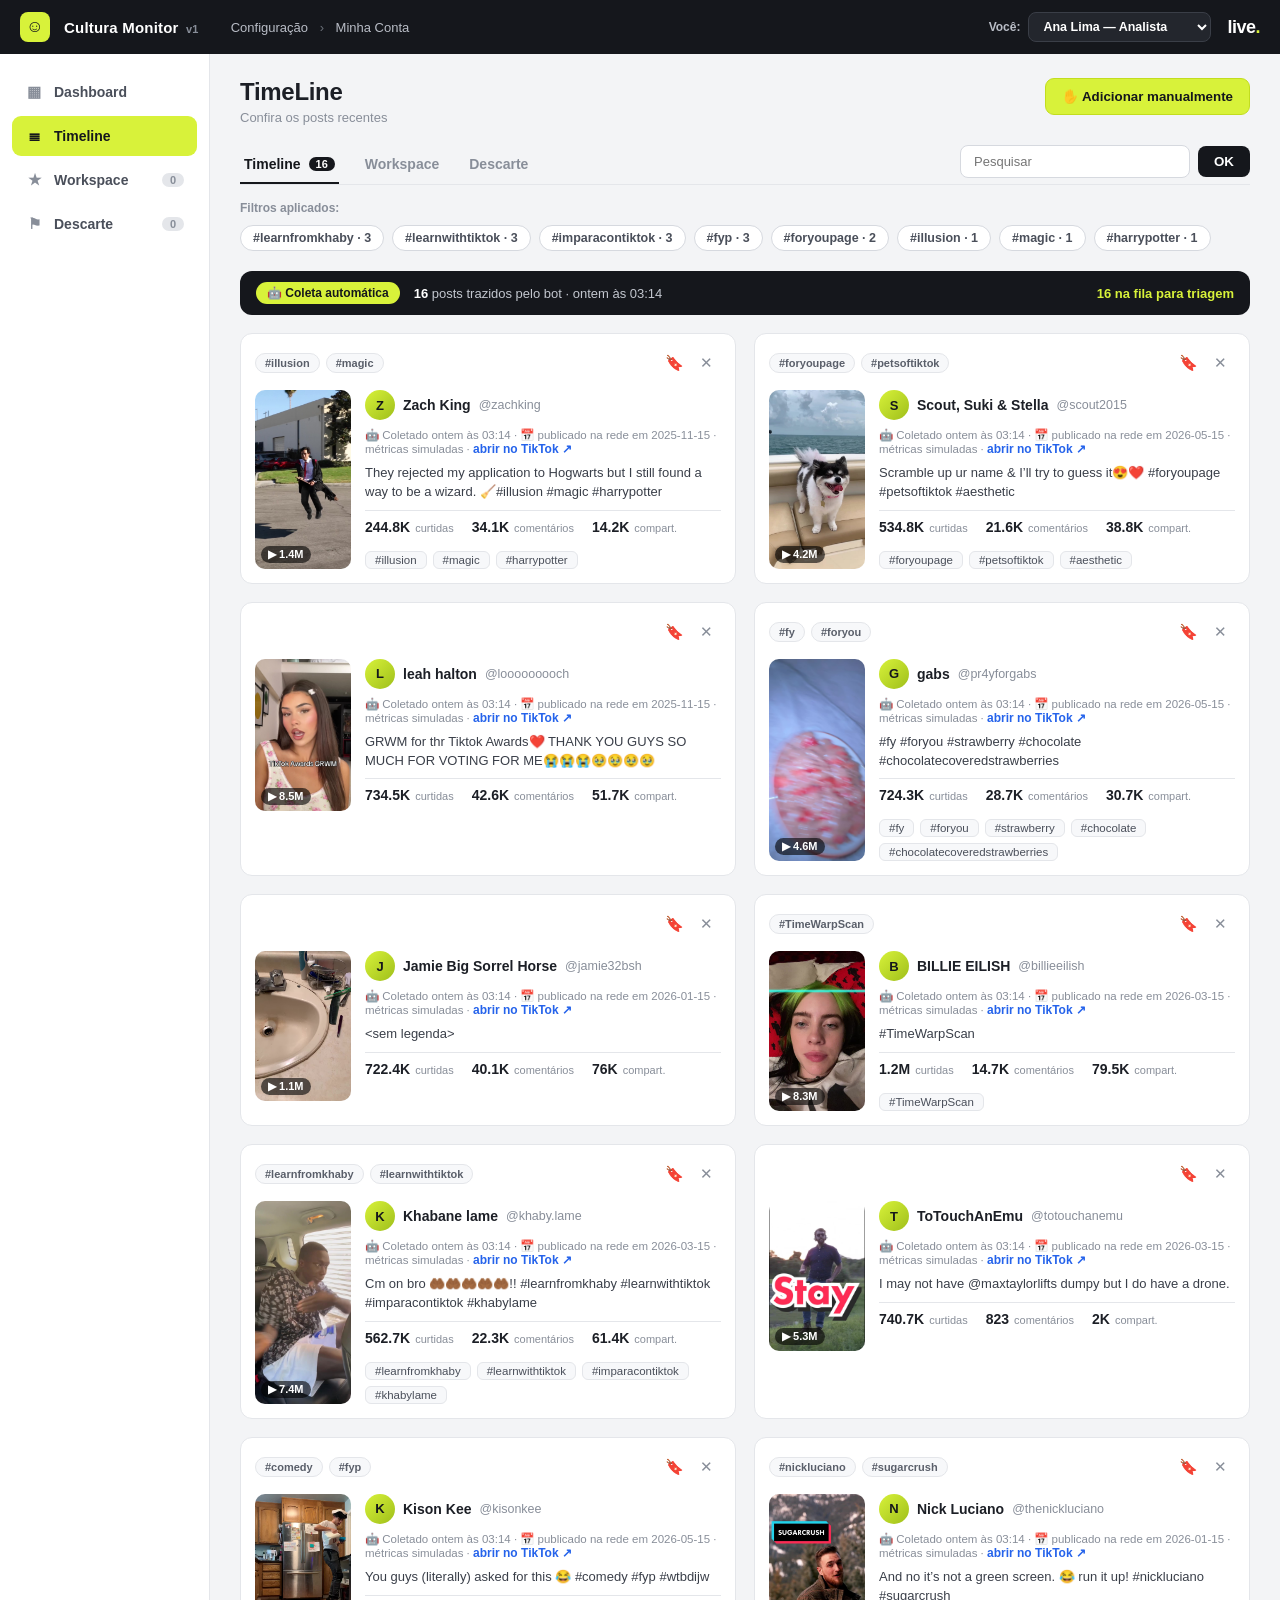
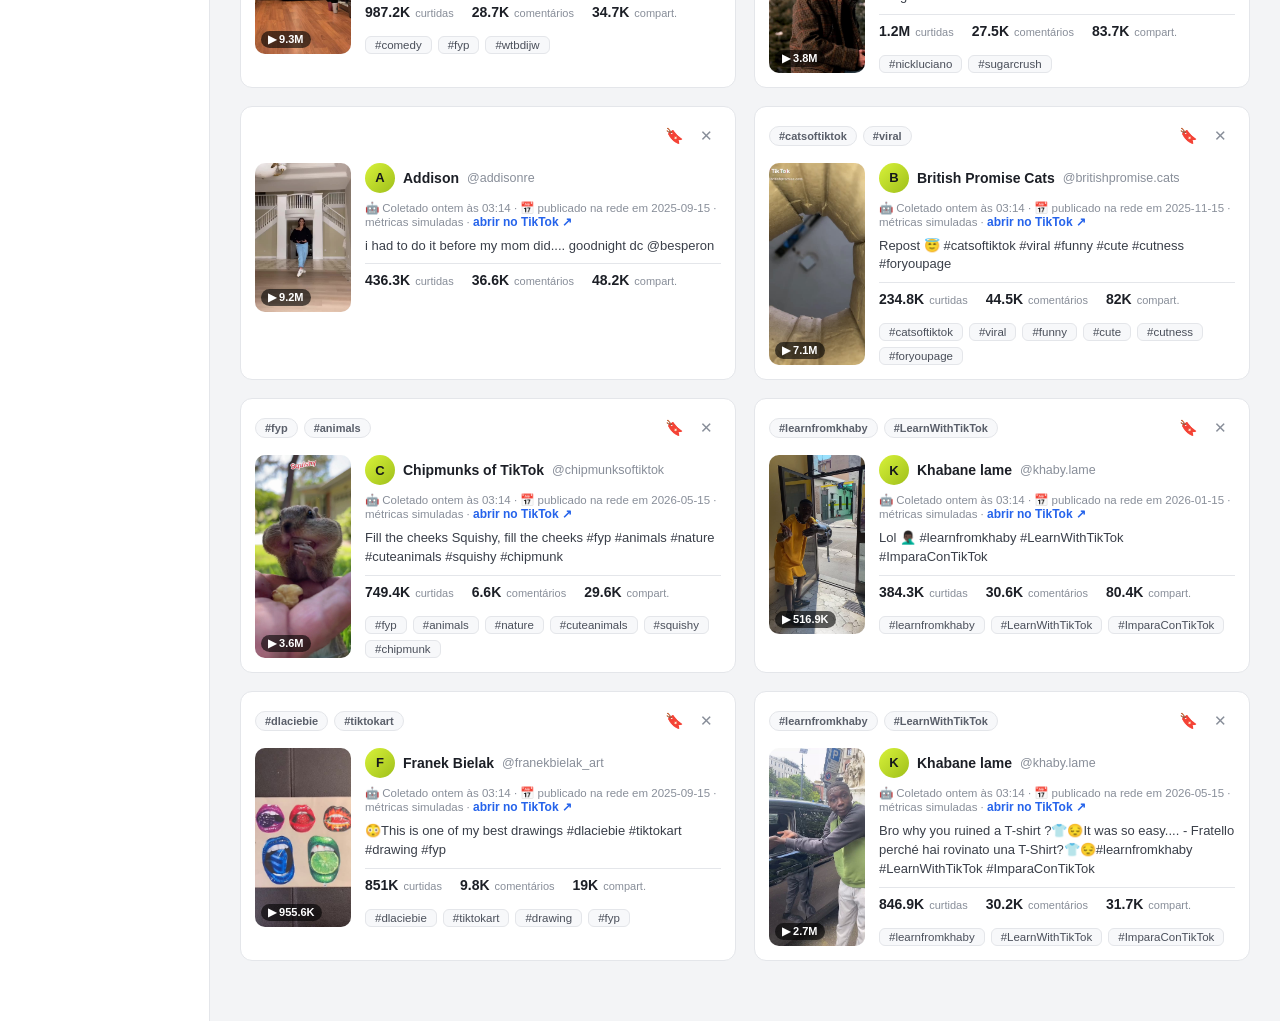
==== index.html @ c91fd85b "Ciclo coleta→curadoria→workspace: proveniência, adição manual e pós-moderação - proveniência da cole" ====
<!DOCTYPE html>
<html lang="pt-BR">
<head>
  <meta charset="UTF-8" />
  <meta name="viewport" content="width=device-width, initial-scale=1.0" />
  <title>Cultura Monitor — Curadoria & Análise</title>
  <link rel="stylesheet" href="styles.css" />
</head>
<body>
  <!-- Barra superior preta -->
  <header class="appbar">
    <div class="appbar-left">
      <span class="brand-badge">☺</span>
      <span class="brand-name">Cultura Monitor <small>v1</small></span>
      <nav class="crumbs">Configuração <span class="sep">›</span> Minha Conta</nav>
    </div>
    <div class="appbar-right">
      <label class="userpick">
        <span class="userpick-label">Você:</span>
        <select id="user-select"></select>
      </label>
      <span class="live">live<b>.</b></span>
    </div>
  </header>

  <div class="layout">
    <!-- Sidebar -->
    <aside class="sidebar">
      <button class="nav" data-view="dashboard"><span class="i">▦</span> Dashboard</button>
      <button class="nav is-active" data-view="timeline"><span class="i">≣</span> Timeline</button>
      <button class="nav" data-view="curados"><span class="i">★</span> Workspace <span class="navcount" id="count-curados">0</span></button>
      <button class="nav" data-view="reports"><span class="i">⚑</span> Descarte <span class="navcount" id="count-reports">0</span></button>
    </aside>

    <!-- Conteúdo -->
    <main class="content">
      <div class="content-head">
        <div>
          <h1 id="view-title">TimeLine</h1>
          <p id="view-sub" class="muted">Confira os posts recentes</p>
        </div>
        <button class="btn-yellow" id="add-content">✋ Adicionar manualmente</button>
      </div>

      <!-- Sub-abas + busca -->
      <div class="subtabs" id="subtabs">
        <button class="subtab is-active" data-view="timeline">Timeline <span class="badge" id="count-timeline">0</span></button>
        <button class="subtab" data-view="curados">Workspace</button>
        <button class="subtab" data-view="reports">Descarte</button>
        <div class="search-wrap">
          <input id="search" type="search" placeholder="Pesquisar" />
          <button class="btn-ok" id="search-btn">OK</button>
        </div>
      </div>

      <!-- Linha de chips de filtro -->
      <div class="chips-row">
        <span class="chips-label">Filtros aplicados:</span>
        <div class="chips" id="chips"></div>
      </div>

      <!-- Faixa de proveniência da coleta -->
      <div id="collect-banner" class="collect-banner" hidden></div>

      <!-- Feed -->
      <section id="grid" class="feed"></section>
      <section id="dashboard" class="dash" hidden></section>
      <p id="empty" class="empty" hidden></p>
    </main>
  </div>

  <!-- Modal: salvar/curar -->
  <div id="modal" class="modal" hidden>
    <div class="modal-card">
      <header class="modal-head">
        <h2>Curar conteúdo</h2>
        <button class="icon-btn" id="modal-close" aria-label="Fechar">✕</button>
      </header>
      <div class="modal-body">
        <p id="modal-context" class="modal-context"></p>
        <label>Anotações do analista
          <textarea id="notes" rows="4" placeholder="Por que este post é relevante? Contexto, ângulo, território, fonte…"></textarea>
        </label>
        <label>Hashtags / tags
          <div class="tagfield">
            <div id="taglist" class="taglist"></div>
            <input id="tag-input" type="text" placeholder="digite e Enter" />
          </div>
        </label>
      </div>
      <footer class="modal-foot">
        <button class="btn ghost" id="modal-cancel">Cancelar</button>
        <button class="btn primary" id="modal-confirm">Salvar no Workspace</button>
      </footer>
    </div>
  </div>

  <!-- Modal: adicionar conteúdo -->
  <div id="add-modal" class="modal" hidden>
    <div class="modal-card">
      <header class="modal-head">
        <h2>✋ Adicionar manualmente</h2>
        <button class="icon-btn" id="add-close" aria-label="Fechar">✕</button>
      </header>
      <div class="modal-body">
        <p class="modal-context">A fila é alimentada pela <b>coleta automática do bot</b> toda
          madrugada. Use isto para incluir um post <b>pontualmente</b>, fora desse ciclo — ele
          entra na fila marcado como <b>✋ manual</b>, atribuído a você.</p>
        <label>URL do vídeo
          <input id="add-url" type="text" placeholder="https://www.tiktok.com/@usuario/video/123…" />
        </label>
        <label>Autor <span class="opt">(opcional)</span>
          <input id="add-author" type="text" placeholder="ex.: Zach King" />
        </label>
        <label>Legenda / contexto <span class="opt">(opcional)</span>
          <textarea id="add-caption" rows="2" placeholder="por que está incluindo este post?"></textarea>
        </label>
        <p class="modal-context">Métricas e thumbnail vêm da coleta automática. Para <b>enriquecer</b>
          este item depois, rode o ingestor:</p>
        <div class="cmd-row">
          <pre class="cmd" id="add-cmd">python3 tools/fetch.py "&lt;cole a URL&gt;"</pre>
          <button class="btn ghost" id="add-copy">Copiar</button>
        </div>
      </div>
      <footer class="modal-foot">
        <button class="btn ghost" id="add-cancel">Cancelar</button>
        <button class="btn primary" id="add-confirm">Adicionar à fila</button>
      </footer>
    </div>
  </div>

  <div id="toast" class="toast" hidden></div>

  <script src="data/posts.js"></script>
  <script src="app.js"></script>
</body>
</html>
---- styles.css ----
:root {
  --lime: #d8f23a;          /* amarelo-limão da marca */
  --lime-strong: #c2dd1f;
  --ink: #15171c;           /* barra preta */
  --bg: #f3f4f6;            /* fundo da página */
  --surface: #ffffff;
  --surface-2: #f7f8fa;
  --line: #e4e6ea;
  --line-2: #d6d9df;
  --text: #1c1f26;
  --muted: #888e99;
  --green: #2ecc71;
  --danger: #e8484d;
  --accent-2: #2563eb;
  --radius: 12px;
  font-family: -apple-system, BlinkMacSystemFont, "Segoe UI", Roboto, Helvetica, Arial, sans-serif;
}
* { box-sizing: border-box; }
body { margin: 0; background: var(--bg); color: var(--text); min-height: 100vh; font-size: 14px; }
button { font-family: inherit; }

/* ---------- Appbar ---------- */
.appbar {
  display: flex; align-items: center; justify-content: space-between;
  background: var(--ink); color: #fff; padding: 0 20px; height: 54px;
  position: sticky; top: 0; z-index: 20;
}
.appbar-left { display: flex; align-items: center; gap: 14px; }
.brand-badge {
  width: 30px; height: 30px; border-radius: 8px; display: grid; place-items: center;
  background: var(--lime); color: #15171c; font-size: 17px; font-weight: 700;
}
.brand-name { font-weight: 700; font-size: 15px; letter-spacing: .2px; }
.brand-name small { color: var(--muted); font-weight: 600; font-size: 11px; margin-left: 3px; }
.crumbs { color: #b9bdc6; font-size: 13px; margin-left: 18px; }
.crumbs .sep { margin: 0 8px; color: #6b7079; }
.live { font-size: 18px; font-weight: 800; letter-spacing: -.5px; }
.live b { color: var(--lime); }
.appbar-right { display: flex; align-items: center; gap: 16px; }
.userpick { display: flex; align-items: center; gap: 8px; }
.userpick-label { color: #b9bdc6; font-size: 12px; font-weight: 600; }
#user-select {
  background: #23262d; color: #fff; border: 1px solid #3a3e47; border-radius: 8px;
  padding: 6px 10px; font-size: 12.5px; font-weight: 600; font-family: inherit; cursor: pointer;
}
#user-select:focus { outline: none; border-color: var(--lime); }

/* ---------- Layout ---------- */
.layout { display: grid; grid-template-columns: 210px 1fr; min-height: calc(100vh - 54px); }

/* ---------- Sidebar ---------- */
.sidebar {
  background: var(--surface); border-right: 1px solid var(--line);
  padding: 18px 12px; display: flex; flex-direction: column; gap: 4px;
}
.nav {
  display: flex; align-items: center; gap: 11px; width: 100%;
  background: none; border: none; border-radius: 9px;
  padding: 11px 13px; font-size: 14px; font-weight: 600; color: #4a4f5a;
  cursor: pointer; text-align: left; transition: .12s;
}
.nav .i { width: 18px; text-align: center; color: var(--muted); font-size: 15px; }
.nav:hover { background: var(--surface-2); color: var(--text); }
.nav.is-active { background: var(--lime); color: #15171c; }
.nav.is-active .i { color: #15171c; }
.navcount {
  margin-left: auto; background: rgba(0,0,0,.12); color: inherit;
  font-size: 11px; font-weight: 700; padding: 1px 8px; border-radius: 999px;
}
.nav:not(.is-active) .navcount { background: var(--line); color: var(--muted); }

/* ---------- Conteúdo ---------- */
.content { padding: 24px 30px 60px; max-width: 1280px; }
.content-head { display: flex; align-items: flex-start; justify-content: space-between; gap: 16px; margin-bottom: 20px; }
.content-head h1 { margin: 0; font-size: 24px; letter-spacing: -.3px; }
.muted { color: var(--muted); }
.content-head .muted { margin: 4px 0 0; font-size: 13px; }
.btn-yellow {
  background: var(--lime); border: 1px solid var(--lime-strong); color: #15171c;
  font-weight: 700; padding: 10px 16px; border-radius: 9px; cursor: pointer; transition: .12s;
}
.btn-yellow:hover { background: var(--lime-strong); }

/* sub-abas */
.subtabs {
  display: flex; align-items: center; gap: 8px; flex-wrap: wrap;
  border-bottom: 1px solid var(--line); padding-bottom: 0; margin-bottom: 16px;
}
.subtab {
  background: none; border: none; border-bottom: 2px solid transparent;
  padding: 10px 4px; margin-right: 14px; font-size: 14px; font-weight: 600;
  color: var(--muted); cursor: pointer; display: inline-flex; align-items: center; gap: 8px;
}
.subtab:hover { color: var(--text); }
.subtab.is-active { color: #15171c; border-bottom-color: #15171c; }
.subtab .badge { background: #15171c; color: #fff; font-size: 11px; font-weight: 700; padding: 1px 7px; border-radius: 999px; }
.subtab:not(.is-active) .badge { background: var(--line); color: var(--muted); }
.search-wrap { margin-left: auto; display: flex; gap: 8px; align-items: center; padding-bottom: 6px; }
#search {
  background: var(--surface); border: 1px solid var(--line-2); color: var(--text);
  padding: 8px 13px; border-radius: 8px; font-size: 13px; width: 230px;
}
#search:focus { outline: none; border-color: #15171c; }
.btn-ok { background: #15171c; color: #fff; border: none; padding: 8px 16px; border-radius: 8px; font-weight: 700; cursor: pointer; }

/* chips de filtro */
.chips-row { display: flex; align-items: center; gap: 10px; margin-bottom: 20px; flex-wrap: wrap; }
.chips-label { font-size: 12px; color: var(--muted); font-weight: 600; }
.chips { display: flex; gap: 8px; flex-wrap: wrap; }
.chip {
  background: var(--surface); border: 1px solid var(--line-2); color: #4a4f5a;
  padding: 5px 12px; border-radius: 999px; font-size: 12.5px; font-weight: 600; cursor: pointer; transition: .12s;
}
.chip:hover { border-color: #15171c; color: #15171c; }
.chip.is-active { background: #15171c; border-color: #15171c; color: #fff; }
.chip.clear { background: var(--lime); border-color: var(--lime-strong); color: #15171c; }

/* ---------- Faixa de coleta (proveniência) ---------- */
.collect-banner {
  display: flex; align-items: center; gap: 14px; flex-wrap: wrap;
  background: var(--ink); color: #e9ebef; border-radius: var(--radius);
  padding: 11px 16px; margin-bottom: 18px; font-size: 13px;
}
.collect-banner[hidden] { display: none; }
.collect-banner .cb-bot {
  background: var(--lime); color: #15171c; font-weight: 800; font-size: 12px;
  padding: 4px 11px; border-radius: 999px; white-space: nowrap;
}
.collect-banner .cb-bot.cb-ws { background: var(--green); color: #fff; }
.collect-banner .cb-info { color: #c3c7cf; }
.collect-banner .cb-info b { color: #fff; }
.collect-banner .cb-q { margin-left: auto; color: var(--lime); font-weight: 600; }
.collect-banner .cb-q b { color: var(--lime); }

/* ---------- Feed ---------- */
.feed { display: grid; grid-template-columns: repeat(auto-fill, minmax(440px, 1fr)); gap: 18px; }
@media (max-width: 980px){ .feed { grid-template-columns: 1fr; } }

.pcard {
  background: var(--surface); border: 1px solid var(--line); border-radius: var(--radius);
  padding: 14px; display: flex; flex-direction: column; gap: 12px;
  transition: box-shadow .12s, border-color .12s;
}
.pcard:hover { box-shadow: 0 6px 22px rgba(20,23,28,.07); border-color: var(--line-2); }

.pcard-top { display: flex; align-items: center; justify-content: space-between; gap: 10px; }
.status-chips { display: flex; gap: 6px; flex-wrap: wrap; }
.status {
  font-size: 11px; font-weight: 700; padding: 3px 9px; border-radius: 999px;
  background: var(--surface-2); color: #5a5f6a; border: 1px solid var(--line);
}
.status.curado { background: rgba(46,204,113,.12); color: #1e9e57; border-color: rgba(46,204,113,.3); }
.status.curado::before { content: "● "; }
.status.review { background: rgba(217,156,28,.14); color: #b27d10; border-color: rgba(217,156,28,.35); }
.status.review::before { content: "⟳ "; }
.status.ok { background: rgba(37,99,235,.1); color: var(--accent-2); border-color: rgba(37,99,235,.3); }
.status.by { background: var(--surface-2); color: var(--muted); border-color: var(--line); font-weight: 600; }
.status.report { background: rgba(232,72,77,.1); color: var(--danger); border-color: rgba(232,72,77,.3); }
.status.manual { background: rgba(37,99,235,.1); color: var(--accent-2); border-color: rgba(37,99,235,.3); }
.pcard-acts { display: flex; gap: 2px; }
.act {
  width: 30px; height: 30px; border-radius: 8px; border: none; background: none;
  color: var(--muted); cursor: pointer; font-size: 15px; display: grid; place-items: center; transition: .12s;
}
.act:hover { background: var(--surface-2); color: var(--text); }
.act.save:hover { color: var(--green); }
.act.discard:hover { color: var(--danger); }
.act.is-on { color: var(--lime-strong); }
.act.approve {
  width: auto; padding: 0 12px; gap: 5px; background: var(--green); color: #fff;
  font-weight: 700; font-size: 14px;
}
.act.approve:hover { background: #25a85b; color: #fff; }

.pcard-main { display: flex; gap: 14px; }
.pcard-thumb {
  position: relative; flex: none; width: 96px; aspect-ratio: 9/14;
  border-radius: 10px; overflow: hidden; background: #000; display: block;
}
.pcard-thumb img { width: 100%; height: 100%; object-fit: cover; display: block; }
.pcard-thumb .thumb-ph {
  position: absolute; inset: 0; display: flex; flex-direction: column; gap: 4px;
  align-items: center; justify-content: center; color: #6b7079; font-size: 22px;
  background: var(--surface-2);
}
.pcard-thumb .thumb-ph small { font-size: 10px; }
.pcard-thumb .views {
  position: absolute; bottom: 6px; left: 6px; background: rgba(0,0,0,.6); color: #fff;
  font-size: 11px; font-weight: 700; padding: 2px 7px; border-radius: 999px;
}
.pcard-content { flex: 1; min-width: 0; display: flex; flex-direction: column; gap: 8px; }
.pcard-author { display: flex; align-items: center; gap: 8px; }
.avatar {
  width: 30px; height: 30px; border-radius: 50%; flex: none;
  background: linear-gradient(135deg, var(--lime), #9fbf1a); color: #15171c;
  display: grid; place-items: center; font-weight: 800; font-size: 13px;
}
.pcard-author b { font-size: 14px; }
.pcard-author .handle { color: var(--muted); font-size: 12.5px; }
.pcard-meta { font-size: 11.5px; color: var(--muted); }
.pcard-caption { margin: 0; font-size: 13px; color: #3a3f49; line-height: 1.45;
  display: -webkit-box; -webkit-line-clamp: 3; -webkit-box-orient: vertical; overflow: hidden; }

.pcard-metrics { display: flex; gap: 18px; padding: 8px 0; border-top: 1px solid var(--line); }
.metric { display: flex; align-items: baseline; gap: 5px; }
.metric .v { font-size: 14px; font-weight: 700; }
.metric .k { font-size: 11px; color: var(--muted); }

.pcard-tags { display: flex; flex-wrap: wrap; gap: 6px; }
.tag { font-size: 11.5px; color: #4a4f5a; background: var(--surface-2); border: 1px solid var(--line); padding: 2px 9px; border-radius: 6px; }

.pcard-note {
  background: var(--surface-2); border-left: 3px solid var(--lime); border-radius: 8px;
  padding: 9px 11px; font-size: 12.5px; color: #3a3f49; white-space: pre-wrap;
}
.pcard-note.empty { color: var(--muted); font-style: italic; }
.pcard-stamp { font-size: 11.5px; color: var(--muted); }
.pcard-stamp b { color: #3a3f49; font-weight: 700; }
.open-link { font-size: 12px; font-weight: 700; color: var(--accent-2); text-decoration: none; }
.open-link:hover { text-decoration: underline; }

.empty { text-align: center; color: var(--muted); padding: 60px 20px; font-size: 15px; }

/* ---------- Dashboard ---------- */
.dash { display: grid; grid-template-columns: repeat(auto-fill, minmax(200px, 1fr)); gap: 16px; align-items: start; }
.stat { background: var(--surface); border: 1px solid var(--line); border-radius: var(--radius); padding: 18px; }
.stat .n { font-size: 30px; font-weight: 800; letter-spacing: -.5px; }
.stat .l { color: var(--muted); font-size: 13px; margin-top: 4px; }
.stat.accent { background: var(--lime); border-color: var(--lime-strong); }
.dash-wide { grid-column: 1 / -1; }
.dash-wide h3 { margin: 0 0 12px; font-size: 15px; }
.toplist { display: flex; flex-wrap: wrap; gap: 8px; }
.toplist .tag { font-size: 13px; padding: 5px 11px; }
.toplist .tag b { color: #15171c; }

/* ---------- Modal ---------- */
.modal { position: fixed; inset: 0; z-index: 50; background: rgba(20,23,28,.45);
  display: flex; align-items: center; justify-content: center; padding: 20px; }
.modal[hidden] { display: none; }
.modal-card { width: 100%; max-width: 480px; background: var(--surface);
  border-radius: 16px; overflow: hidden; box-shadow: 0 24px 70px rgba(0,0,0,.25); }
.modal-head { display: flex; align-items: center; justify-content: space-between; padding: 16px 18px; border-bottom: 1px solid var(--line); }
.modal-head h2 { margin: 0; font-size: 16px; }
.icon-btn { background: none; border: none; color: var(--muted); font-size: 15px; cursor: pointer; }
.icon-btn:hover { color: var(--text); }
.modal-body { padding: 18px; display: flex; flex-direction: column; gap: 15px; }
.modal-context { margin: 0; font-size: 13px; color: var(--muted); line-height: 1.5; }
.modal-body label { display: flex; flex-direction: column; gap: 7px; font-size: 13px; font-weight: 600; }
.modal-body label .opt { color: var(--muted); font-weight: 500; }
.cmd-row { display: flex; gap: 8px; align-items: stretch; }
.cmd-row .cmd { flex: 1; }
.cmd-row .btn { white-space: nowrap; padding: 10px 14px; }
.modal-body textarea, .modal-body input[type=text], .tagfield {
  background: var(--surface-2); border: 1px solid var(--line-2); color: var(--text);
  border-radius: 9px; padding: 10px 12px; font-size: 13.5px; font-family: inherit;
}
.modal-body textarea:focus, .modal-body input[type=text]:focus { outline: none; border-color: #15171c; }
.tagfield { display: flex; flex-wrap: wrap; gap: 8px; align-items: center; }
.taglist { display: flex; flex-wrap: wrap; gap: 6px; }
.taglist .tag { display: inline-flex; align-items: center; gap: 6px; }
.taglist .tag button { background: none; border: none; color: var(--danger); cursor: pointer; font-size: 12px; line-height: 1; }
#tag-input { flex: 1; min-width: 100px; background: none; border: none; color: var(--text); font-size: 13.5px; }
#tag-input:focus { outline: none; }
.cmd { background: #15171c; color: #d8f23a; padding: 11px 13px; border-radius: 9px; font-size: 12.5px; overflow-x: auto; margin: 0; }
.modal-foot { display: flex; justify-content: flex-end; gap: 10px; padding: 14px 18px; border-top: 1px solid var(--line); }
.btn { border: 1px solid var(--line-2); background: var(--surface); color: var(--text);
  border-radius: 9px; padding: 10px 18px; font-size: 13.5px; font-weight: 700; cursor: pointer; transition: .12s; }
.btn.ghost { color: var(--muted); }
.btn.ghost:hover { color: var(--text); }
.btn.primary { background: var(--lime); border-color: var(--lime-strong); color: #15171c; }
.btn.primary:hover { background: var(--lime-strong); }

/* ---------- Toast ---------- */
.toast { position: fixed; bottom: 24px; left: 50%; transform: translateX(-50%);
  background: #15171c; color: #fff; padding: 12px 18px; border-radius: 10px; font-size: 13.5px;
  display: flex; align-items: center; gap: 14px; z-index: 60; box-shadow: 0 12px 34px rgba(0,0,0,.3); }
.toast[hidden] { display: none; }
.toast button { background: none; border: none; color: var(--lime); font-weight: 700; cursor: pointer; font-size: 13.5px; }
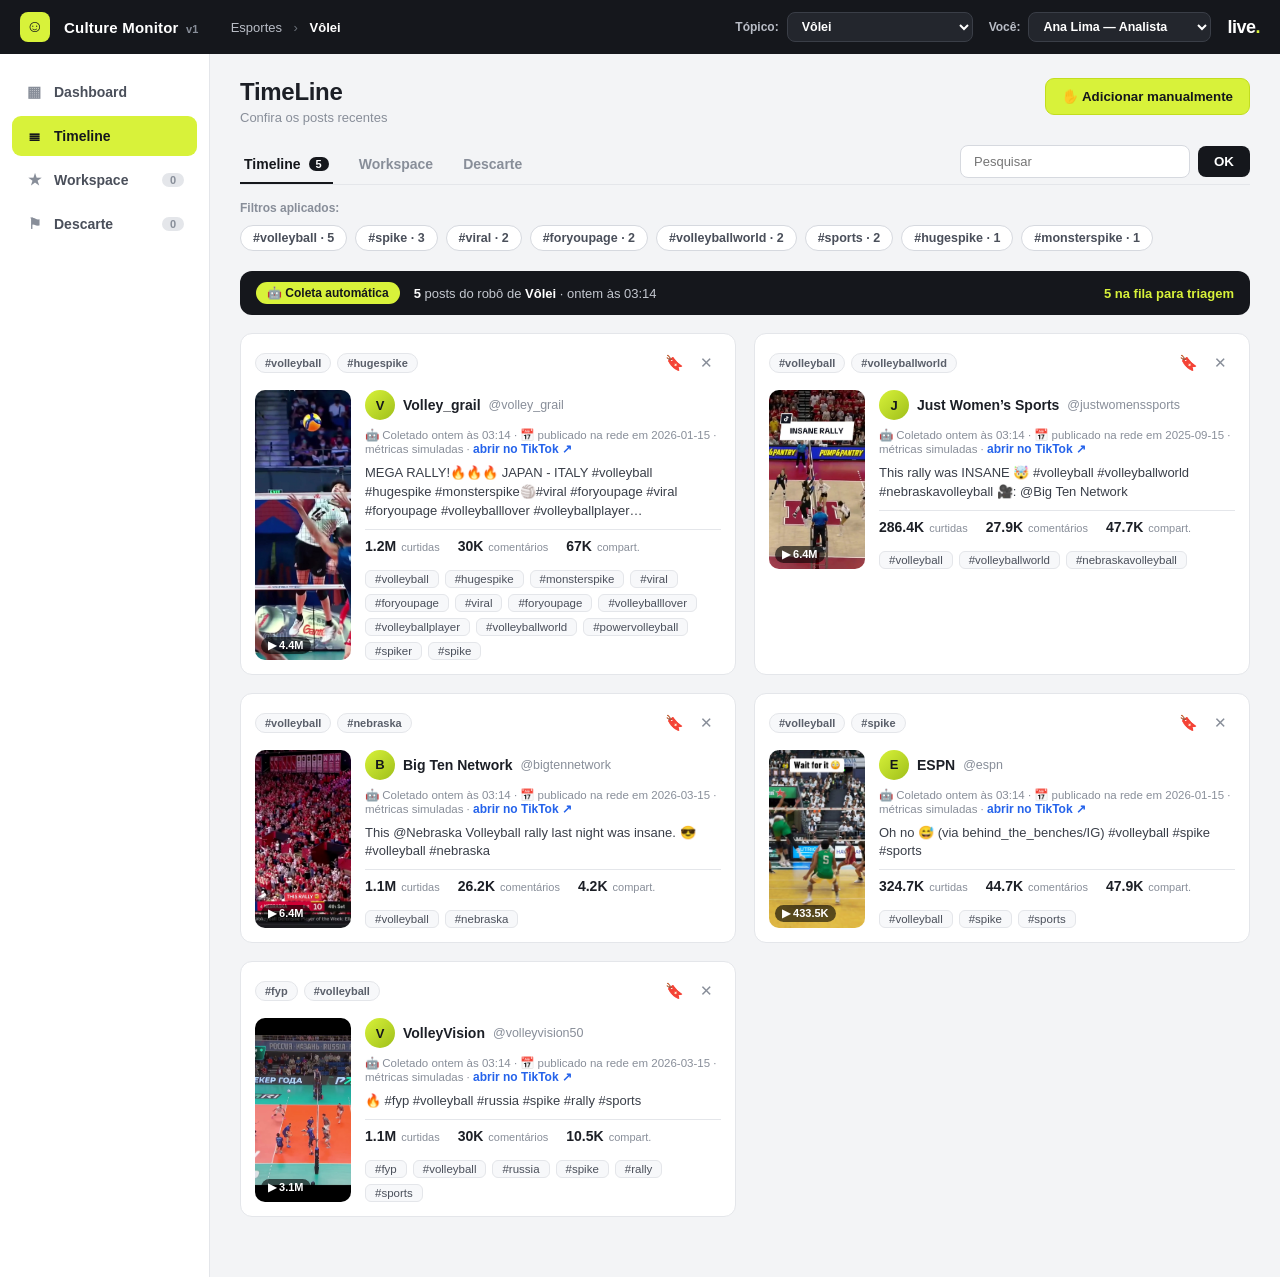
==== commit b70327bd: "Curadoria por tópico (modelo live.tt) + coleta de mais posts - catálogo Território ▸ Tópico fixo; se" ====
--- a/index.html
+++ b/index.html
@@ -3,7 +3,7 @@
 <head>
   <meta charset="UTF-8" />
   <meta name="viewport" content="width=device-width, initial-scale=1.0" />
-  <title>Cultura Monitor — Curadoria & Análise</title>
+  <title>Culture Monitor — Curadoria & Análise</title>
   <link rel="stylesheet" href="styles.css" />
 </head>
 <body>
@@ -11,10 +11,14 @@
   <header class="appbar">
     <div class="appbar-left">
       <span class="brand-badge">☺</span>
-      <span class="brand-name">Cultura Monitor <small>v1</small></span>
-      <nav class="crumbs">Configuração <span class="sep">›</span> Minha Conta</nav>
+      <span class="brand-name">Culture Monitor <small>v1</small></span>
+      <nav class="crumbs" id="crumbs"></nav>
     </div>
     <div class="appbar-right">
+      <label class="userpick">
+        <span class="userpick-label">Tópico:</span>
+        <select id="topic-select"></select>
+      </label>
       <label class="userpick">
         <span class="userpick-label">Você:</span>
         <select id="user-select"></select>
@@ -103,9 +107,9 @@
         <button class="icon-btn" id="add-close" aria-label="Fechar">✕</button>
       </header>
       <div class="modal-body">
-        <p class="modal-context">A fila é alimentada pela <b>coleta automática do bot</b> toda
-          madrugada. Use isto para incluir um post <b>pontualmente</b>, fora desse ciclo — ele
-          entra na fila marcado como <b>✋ manual</b>, atribuído a você.</p>
+        <p class="modal-context">A fila é alimentada pela <b>coleta automática</b> do robô do tópico
+          toda madrugada. Use isto para incluir um post <b>pontualmente</b>, fora desse ciclo — ele
+          entra na fila de <b id="add-topic-name">—</b> marcado como <b>✋ manual</b>, atribuído a você.</p>
         <label>URL do vídeo
           <input id="add-url" type="text" placeholder="https://www.tiktok.com/@usuario/video/123…" />
         </label>
--- a/styles.css
+++ b/styles.css
@@ -39,11 +39,15 @@
 .appbar-right { display: flex; align-items: center; gap: 16px; }
 .userpick { display: flex; align-items: center; gap: 8px; }
 .userpick-label { color: #b9bdc6; font-size: 12px; font-weight: 600; }
-#user-select {
+#user-select, #topic-select {
   background: #23262d; color: #fff; border: 1px solid #3a3e47; border-radius: 8px;
   padding: 6px 10px; font-size: 12.5px; font-weight: 600; font-family: inherit; cursor: pointer;
-}
-#user-select:focus { outline: none; border-color: var(--lime); }
+  max-width: 200px;
+}
+#user-select:focus, #topic-select:focus { outline: none; border-color: var(--lime); }
+#topic-select optgroup { background: var(--ink); color: var(--lime); font-style: normal; }
+#topic-select option { background: #23262d; color: #fff; font-weight: 600; }
+.crumbs b { color: #fff; }
 
 /* ---------- Layout ---------- */
 .layout { display: grid; grid-template-columns: 210px 1fr; min-height: calc(100vh - 54px); }
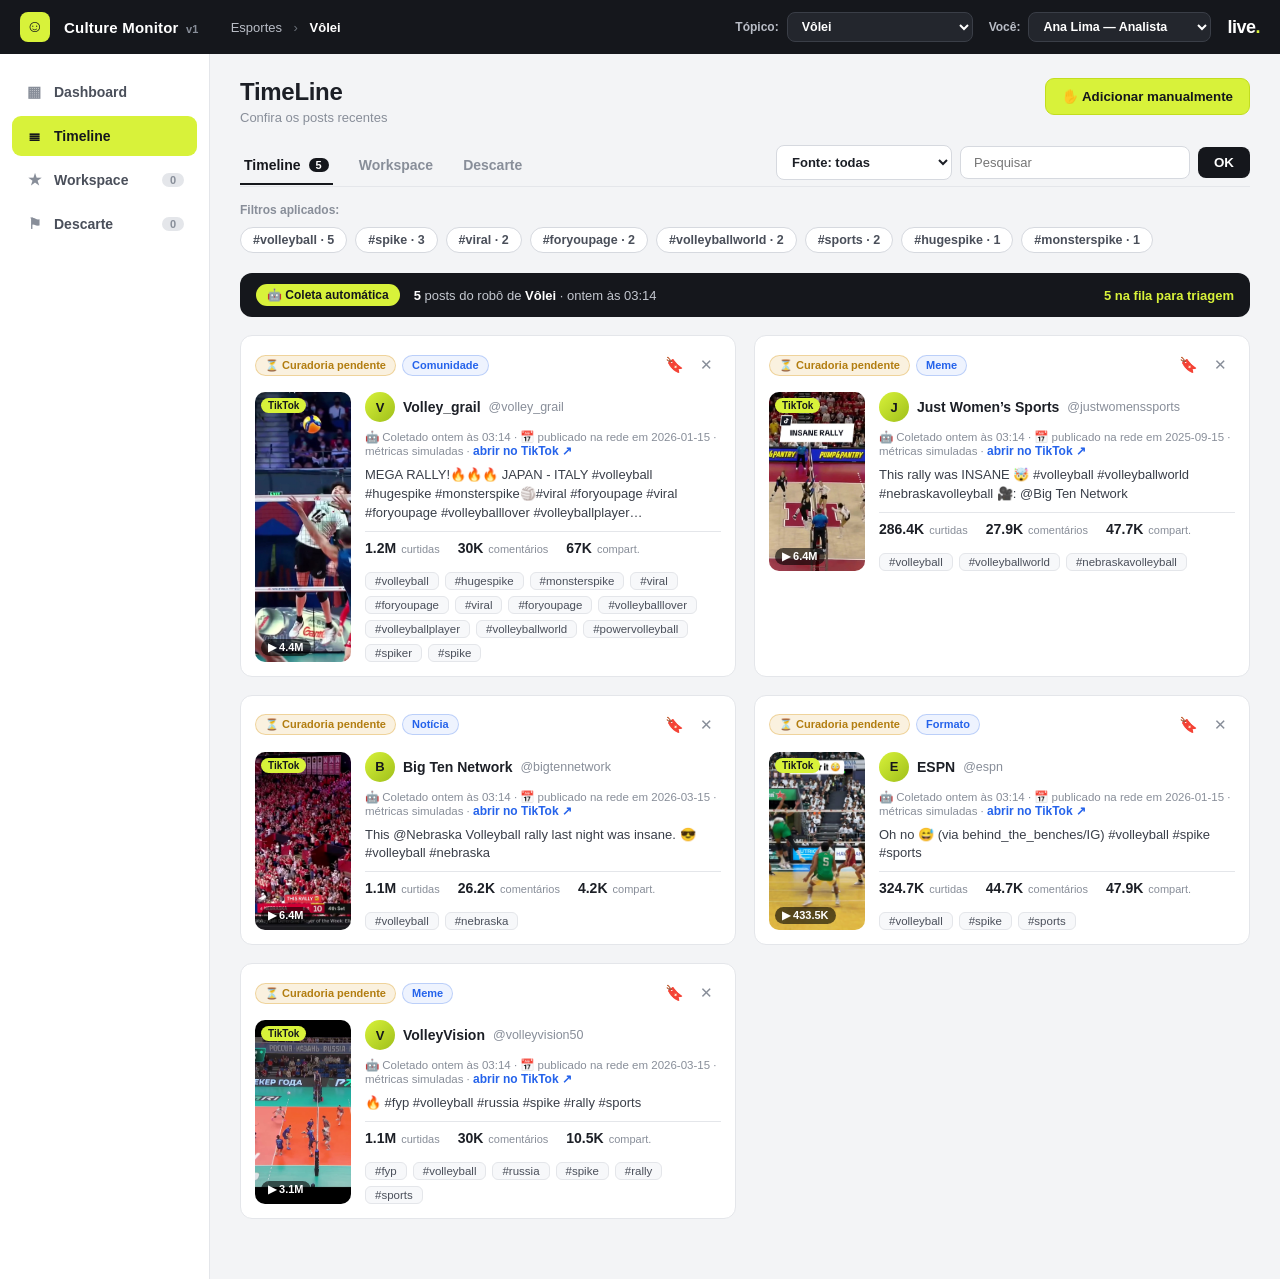
==== commit b8a0181d: "feat: reconciliação com o deck, multiplataforma e prioridade humana Reconciliação com o deck (modelo" ====
--- a/index.html
+++ b/index.html
@@ -52,6 +52,7 @@
         <button class="subtab" data-view="curados">Workspace</button>
         <button class="subtab" data-view="reports">Descarte</button>
         <div class="search-wrap">
+          <select id="fonte-select" class="fonte-select" title="Plataforma / fonte"></select>
           <input id="search" type="search" placeholder="Pesquisar" />
           <button class="btn-ok" id="search-btn">OK</button>
         </div>
@@ -82,8 +83,21 @@
       </header>
       <div class="modal-body">
         <p id="modal-context" class="modal-context"></p>
+        <div id="modal-preclass" class="preclass"></div>
+        <label>Tipo de Expressão <span class="req">*</span>
+          <select id="tipo"></select>
+        </label>
+        <label>Contexto acionável <span class="opt">(opcional)</span>
+          <div class="tagfield">
+            <div id="contexto-list" class="taglist"></div>
+            <input id="contexto-input" type="text" placeholder="ângulo / oportunidade — digite e Enter" />
+          </div>
+        </label>
+        <label>Marca vinculada <span class="opt">(opcional)</span>
+          <div id="marca-chips" class="marca-chips"></div>
+        </label>
         <label>Anotações do analista
-          <textarea id="notes" rows="4" placeholder="Por que este post é relevante? Contexto, ângulo, território, fonte…"></textarea>
+          <textarea id="notes" rows="3" placeholder="Por que este post é relevante? Ângulo, fonte…"></textarea>
         </label>
         <label>Hashtags / tags
           <div class="tagfield">
@@ -94,7 +108,7 @@
       </div>
       <footer class="modal-foot">
         <button class="btn ghost" id="modal-cancel">Cancelar</button>
-        <button class="btn primary" id="modal-confirm">Salvar no Workspace</button>
+        <button class="btn primary" id="modal-confirm">Aprovar conteúdo</button>
       </footer>
     </div>
   </div>
@@ -107,9 +121,10 @@
         <button class="icon-btn" id="add-close" aria-label="Fechar">✕</button>
       </header>
       <div class="modal-body">
-        <p class="modal-context">A fila é alimentada pela <b>coleta automática</b> do robô do tópico
-          toda madrugada. Use isto para incluir um post <b>pontualmente</b>, fora desse ciclo — ele
-          entra na fila de <b id="add-topic-name">—</b> marcado como <b>✋ manual</b>, atribuído a você.</p>
+        <p class="modal-context">A fila é alimentada pela <b>coleta automática</b> do robô do tópico.
+          Isto é a inclusão <b>tradicional</b> — quando você acha um post por conta própria (ex.: num
+          perfil que acompanha). Entra na fila de <b id="add-topic-name">—</b> como <b>✋ manual</b>,
+          atribuído a você, <b>sem pré-classificação</b> — você classifica ao curar.</p>
         <label>URL do vídeo
           <input id="add-url" type="text" placeholder="https://www.tiktok.com/@usuario/video/123…" />
         </label>
--- a/styles.css
+++ b/styles.css
@@ -106,6 +106,11 @@
 }
 #search:focus { outline: none; border-color: #15171c; }
 .btn-ok { background: #15171c; color: #fff; border: none; padding: 8px 16px; border-radius: 8px; font-weight: 700; cursor: pointer; }
+.fonte-select {
+  background: var(--surface); border: 1px solid var(--line-2); color: var(--text);
+  padding: 8px 11px; border-radius: 8px; font-size: 13px; font-weight: 600; font-family: inherit; cursor: pointer;
+}
+.fonte-select:focus { outline: none; border-color: #15171c; }
 
 /* chips de filtro */
 .chips-row { display: flex; align-items: center; gap: 10px; margin-bottom: 20px; flex-wrap: wrap; }
@@ -146,6 +151,7 @@
   transition: box-shadow .12s, border-color .12s;
 }
 .pcard:hover { box-shadow: 0 6px 22px rgba(20,23,28,.07); border-color: var(--line-2); }
+.pcard.is-priority { border-left: 3px solid var(--lime); }
 
 .pcard-top { display: flex; align-items: center; justify-content: space-between; gap: 10px; }
 .status-chips { display: flex; gap: 6px; flex-wrap: wrap; }
@@ -161,6 +167,10 @@
 .status.by { background: var(--surface-2); color: var(--muted); border-color: var(--line); font-weight: 600; }
 .status.report { background: rgba(232,72,77,.1); color: var(--danger); border-color: rgba(232,72,77,.3); }
 .status.manual { background: rgba(37,99,235,.1); color: var(--accent-2); border-color: rgba(37,99,235,.3); }
+.status.pending { background: rgba(217,156,28,.14); color: #b27d10; border-color: rgba(217,156,28,.35); }
+.status.priority { background: var(--lime); color: #15171c; border-color: var(--lime-strong); }
+.status.tipo { background: rgba(37,99,235,.08); color: var(--accent-2); border-color: rgba(37,99,235,.25); }
+.status.marca { background: #15171c; color: #fff; border-color: #15171c; }
 .pcard-acts { display: flex; gap: 2px; }
 .act {
   width: 30px; height: 30px; border-radius: 8px; border: none; background: none;
@@ -192,6 +202,10 @@
   position: absolute; bottom: 6px; left: 6px; background: rgba(0,0,0,.6); color: #fff;
   font-size: 11px; font-weight: 700; padding: 2px 7px; border-radius: 999px;
 }
+.pcard-thumb .plat {
+  position: absolute; top: 6px; left: 6px; background: var(--lime); color: #15171c;
+  font-size: 10px; font-weight: 800; padding: 2px 7px; border-radius: 999px; z-index: 1;
+}
 .pcard-content { flex: 1; min-width: 0; display: flex; flex-direction: column; gap: 8px; }
 .pcard-author { display: flex; align-items: center; gap: 8px; }
 .avatar {
@@ -220,6 +234,9 @@
 .pcard-note.empty { color: var(--muted); font-style: italic; }
 .pcard-stamp { font-size: 11.5px; color: var(--muted); }
 .pcard-stamp b { color: #3a3f49; font-weight: 700; }
+.pcard-class { font-size: 11.5px; color: #5a5f6a; display: flex; flex-wrap: wrap; gap: 6px; align-items: center; }
+.pcard-class b { color: #3a3f49; }
+.pcard-class .ctx { background: var(--surface-2); border: 1px solid var(--line); border-radius: 6px; padding: 1px 7px; }
 .open-link { font-size: 12px; font-weight: 700; color: var(--accent-2); text-decoration: none; }
 .open-link:hover { text-decoration: underline; }
 
@@ -251,6 +268,22 @@
 .modal-context { margin: 0; font-size: 13px; color: var(--muted); line-height: 1.5; }
 .modal-body label { display: flex; flex-direction: column; gap: 7px; font-size: 13px; font-weight: 600; }
 .modal-body label .opt { color: var(--muted); font-weight: 500; }
+.modal-body label .req { color: var(--danger); }
+.preclass { font-size: 12.5px; color: #3a3f49; background: var(--surface-2);
+  border: 1px solid var(--line); border-radius: 9px; padding: 9px 11px; }
+.preclass b { font-weight: 700; }
+.modal-body select#tipo {
+  background: var(--surface-2); border: 1px solid var(--line-2); color: var(--text);
+  border-radius: 9px; padding: 10px 12px; font-size: 13.5px; font-family: inherit; cursor: pointer;
+}
+.modal-body select#tipo:focus { outline: none; border-color: #15171c; }
+.marca-chips { display: flex; flex-wrap: wrap; gap: 8px; }
+.marca-chip {
+  background: var(--surface-2); border: 1px solid var(--line-2); color: #4a4f5a;
+  border-radius: 999px; padding: 6px 12px; font-size: 12.5px; font-weight: 600; cursor: pointer; transition: .12s;
+}
+.marca-chip:hover { border-color: #15171c; color: #15171c; }
+.marca-chip.is-on { background: #15171c; border-color: #15171c; color: #fff; }
 .cmd-row { display: flex; gap: 8px; align-items: stretch; }
 .cmd-row .cmd { flex: 1; }
 .cmd-row .btn { white-space: nowrap; padding: 10px 14px; }
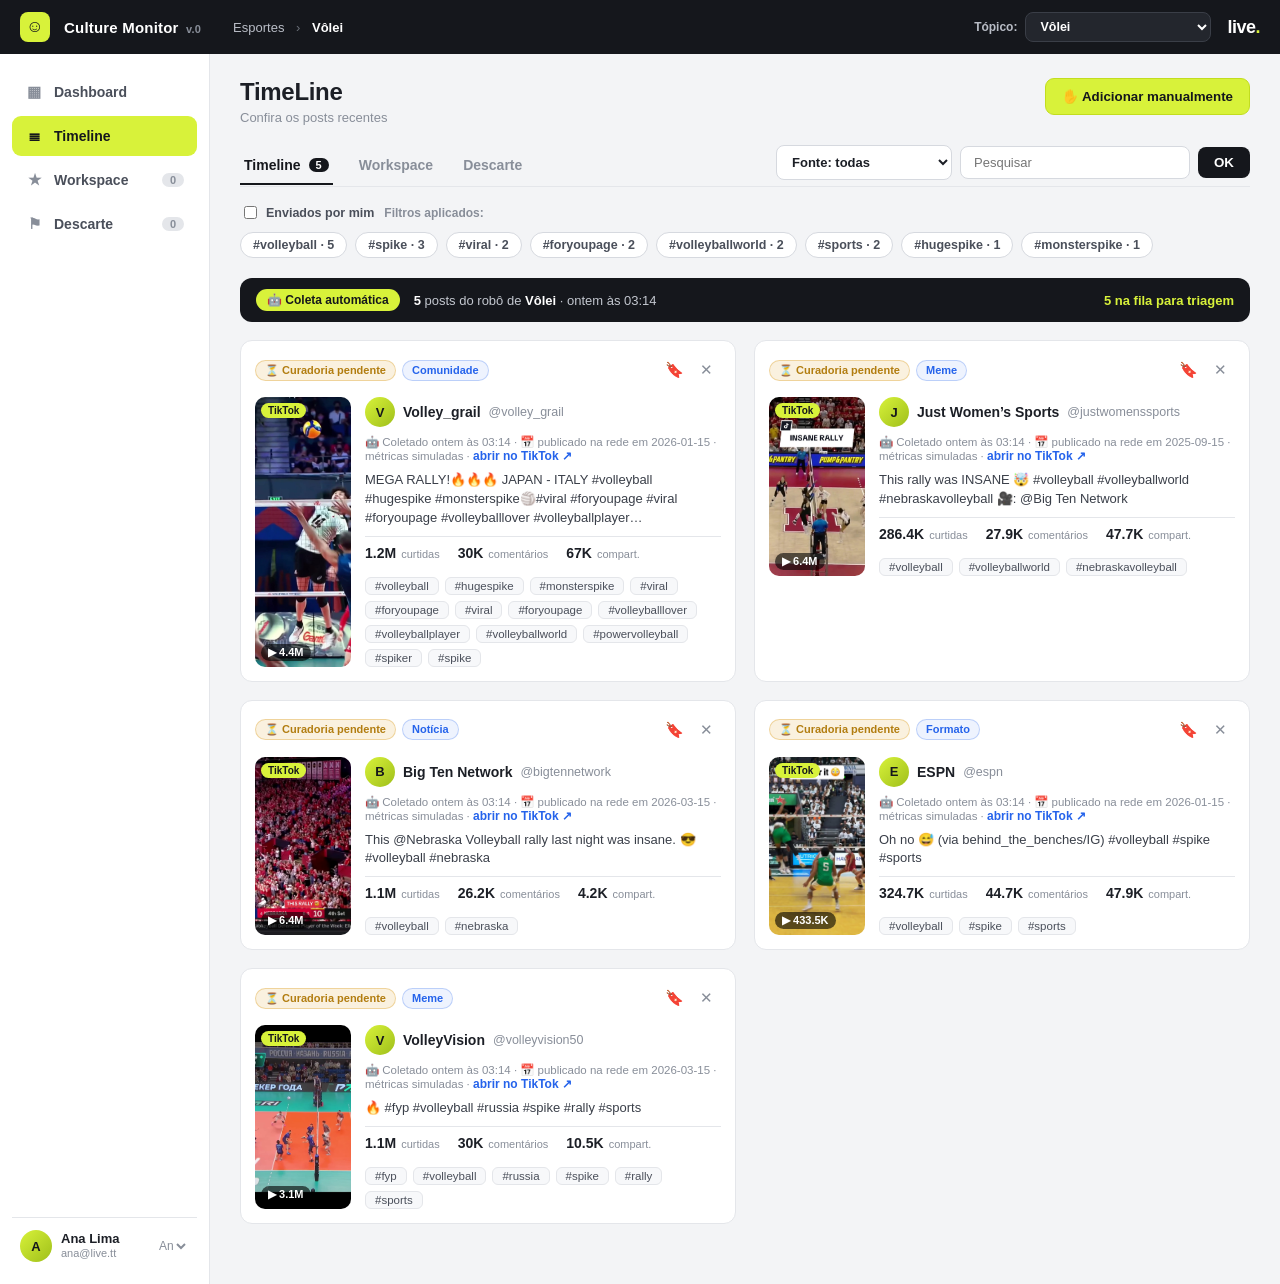
==== commit 2d558dd4: "feat: ajustes de UI alinhados às telas do deck - identidade do usuário no rodapé da sidebar (avatar " ====
--- a/index.html
+++ b/index.html
@@ -11,17 +11,13 @@
   <header class="appbar">
     <div class="appbar-left">
       <span class="brand-badge">☺</span>
-      <span class="brand-name">Culture Monitor <small>v1</small></span>
+      <span class="brand-name">Culture Monitor <small>v.0</small></span>
       <nav class="crumbs" id="crumbs"></nav>
     </div>
     <div class="appbar-right">
       <label class="userpick">
         <span class="userpick-label">Tópico:</span>
         <select id="topic-select"></select>
-      </label>
-      <label class="userpick">
-        <span class="userpick-label">Você:</span>
-        <select id="user-select"></select>
       </label>
       <span class="live">live<b>.</b></span>
     </div>
@@ -34,6 +30,15 @@
       <button class="nav is-active" data-view="timeline"><span class="i">≣</span> Timeline</button>
       <button class="nav" data-view="curados"><span class="i">★</span> Workspace <span class="navcount" id="count-curados">0</span></button>
       <button class="nav" data-view="reports"><span class="i">⚑</span> Descarte <span class="navcount" id="count-reports">0</span></button>
+
+      <div class="side-user">
+        <span class="side-avatar" id="side-avatar">A</span>
+        <div class="side-id">
+          <b id="side-name">—</b>
+          <span id="side-email">—</span>
+        </div>
+        <select id="user-select" class="side-switch" title="Trocar usuário"></select>
+      </div>
     </aside>
 
     <!-- Conteúdo -->
@@ -60,6 +65,7 @@
 
       <!-- Linha de chips de filtro -->
       <div class="chips-row">
+        <label class="mine-toggle"><input type="checkbox" id="mine-only" /> Enviados por mim</label>
         <span class="chips-label">Filtros aplicados:</span>
         <div class="chips" id="chips"></div>
       </div>
--- a/styles.css
+++ b/styles.css
@@ -39,12 +39,12 @@
 .appbar-right { display: flex; align-items: center; gap: 16px; }
 .userpick { display: flex; align-items: center; gap: 8px; }
 .userpick-label { color: #b9bdc6; font-size: 12px; font-weight: 600; }
-#user-select, #topic-select {
+#topic-select {
   background: #23262d; color: #fff; border: 1px solid #3a3e47; border-radius: 8px;
   padding: 6px 10px; font-size: 12.5px; font-weight: 600; font-family: inherit; cursor: pointer;
   max-width: 200px;
 }
-#user-select:focus, #topic-select:focus { outline: none; border-color: var(--lime); }
+#topic-select:focus { outline: none; border-color: var(--lime); }
 #topic-select optgroup { background: var(--ink); color: var(--lime); font-style: normal; }
 #topic-select option { background: #23262d; color: #fff; font-weight: 600; }
 .crumbs b { color: #fff; }
@@ -72,6 +72,25 @@
   font-size: 11px; font-weight: 700; padding: 1px 8px; border-radius: 999px;
 }
 .nav:not(.is-active) .navcount { background: var(--line); color: var(--muted); }
+
+/* identidade do usuário no rodapé da sidebar */
+.side-user {
+  margin-top: auto; display: flex; align-items: center; gap: 9px;
+  padding: 12px 8px 4px; border-top: 1px solid var(--line);
+}
+.side-avatar {
+  width: 32px; height: 32px; border-radius: 50%; flex: none;
+  background: linear-gradient(135deg, var(--lime), #9fbf1a); color: #15171c;
+  display: grid; place-items: center; font-weight: 800; font-size: 13px;
+}
+.side-id { display: flex; flex-direction: column; min-width: 0; line-height: 1.25; }
+.side-id b { font-size: 13px; color: var(--text); }
+.side-id span { font-size: 11px; color: var(--muted); overflow: hidden; text-overflow: ellipsis; white-space: nowrap; }
+#user-select.side-switch {
+  margin-left: auto; max-width: 34px; background: none; border: none;
+  color: var(--muted); font-family: inherit; font-size: 12px; cursor: pointer;
+}
+#user-select.side-switch:focus { outline: none; }
 
 /* ---------- Conteúdo ---------- */
 .content { padding: 24px 30px 60px; max-width: 1280px; }
@@ -115,6 +134,8 @@
 /* chips de filtro */
 .chips-row { display: flex; align-items: center; gap: 10px; margin-bottom: 20px; flex-wrap: wrap; }
 .chips-label { font-size: 12px; color: var(--muted); font-weight: 600; }
+.mine-toggle { display: inline-flex; align-items: center; gap: 6px; font-size: 12.5px; font-weight: 600; color: #4a4f5a; cursor: pointer; }
+.mine-toggle input { accent-color: #15171c; cursor: pointer; }
 .chips { display: flex; gap: 8px; flex-wrap: wrap; }
 .chip {
   background: var(--surface); border: 1px solid var(--line-2); color: #4a4f5a;
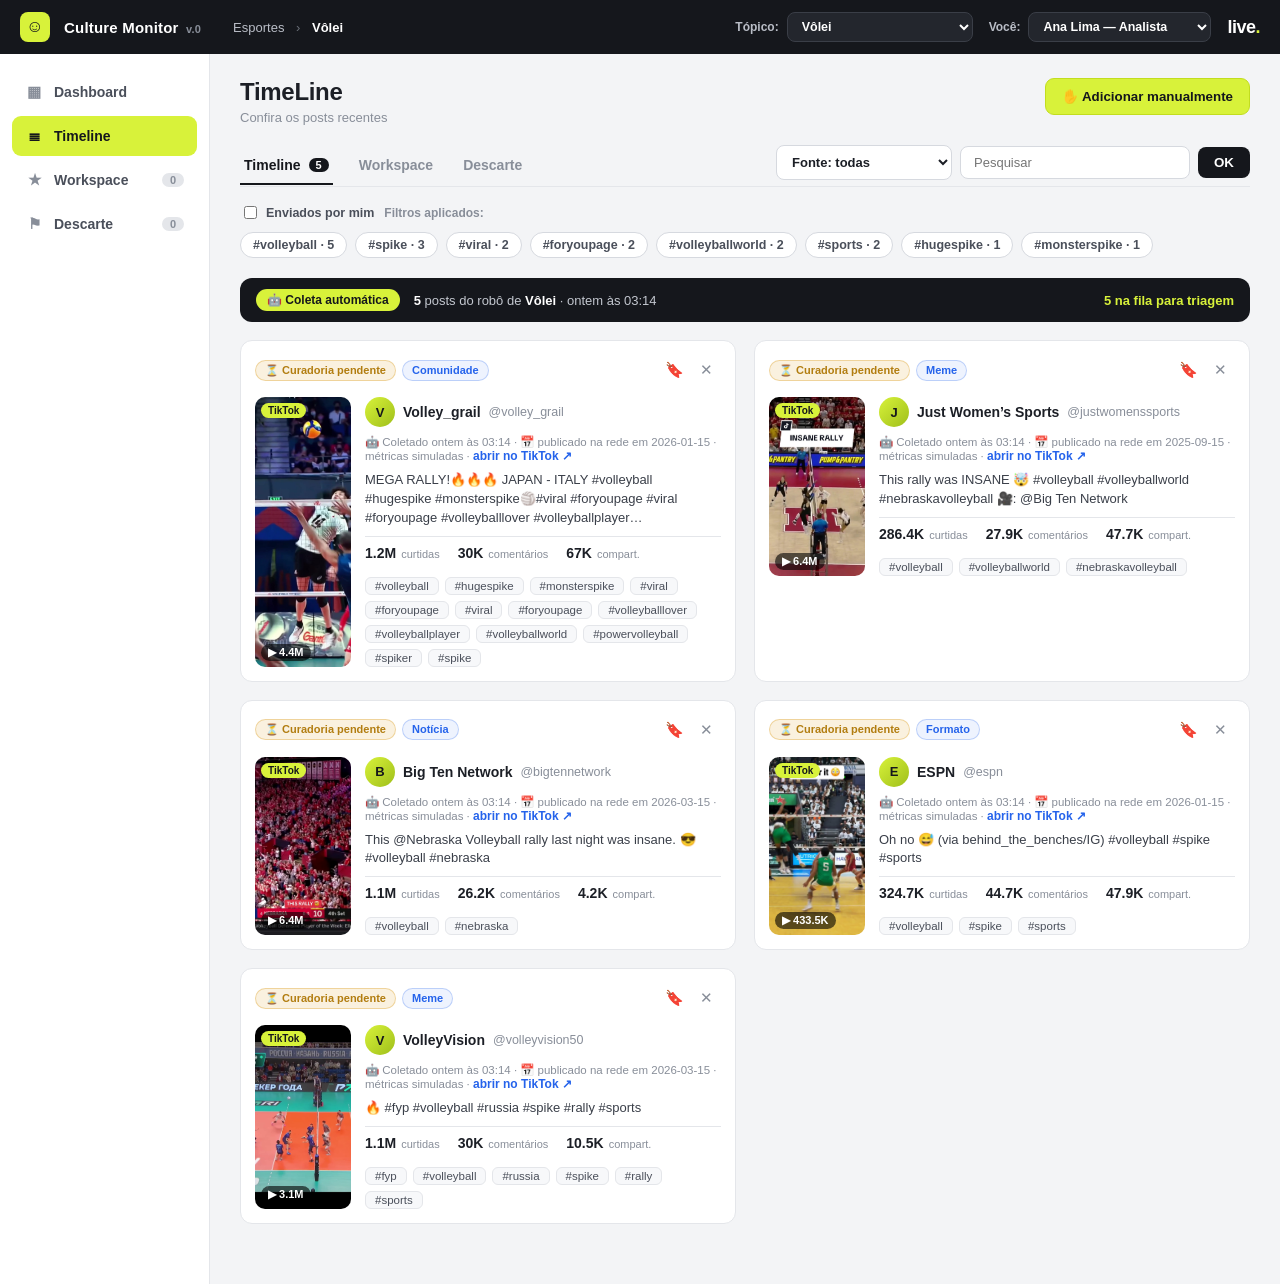
==== commit 3224a8c1: "revert: volta o seletor de usuário para o header Desfaz a identidade no rodapé da sidebar — o seleto" ====
--- a/index.html
+++ b/index.html
@@ -19,6 +19,10 @@
         <span class="userpick-label">Tópico:</span>
         <select id="topic-select"></select>
       </label>
+      <label class="userpick">
+        <span class="userpick-label">Você:</span>
+        <select id="user-select"></select>
+      </label>
       <span class="live">live<b>.</b></span>
     </div>
   </header>
@@ -30,15 +34,6 @@
       <button class="nav is-active" data-view="timeline"><span class="i">≣</span> Timeline</button>
       <button class="nav" data-view="curados"><span class="i">★</span> Workspace <span class="navcount" id="count-curados">0</span></button>
       <button class="nav" data-view="reports"><span class="i">⚑</span> Descarte <span class="navcount" id="count-reports">0</span></button>
-
-      <div class="side-user">
-        <span class="side-avatar" id="side-avatar">A</span>
-        <div class="side-id">
-          <b id="side-name">—</b>
-          <span id="side-email">—</span>
-        </div>
-        <select id="user-select" class="side-switch" title="Trocar usuário"></select>
-      </div>
     </aside>
 
     <!-- Conteúdo -->
--- a/styles.css
+++ b/styles.css
@@ -39,12 +39,12 @@
 .appbar-right { display: flex; align-items: center; gap: 16px; }
 .userpick { display: flex; align-items: center; gap: 8px; }
 .userpick-label { color: #b9bdc6; font-size: 12px; font-weight: 600; }
-#topic-select {
+#user-select, #topic-select {
   background: #23262d; color: #fff; border: 1px solid #3a3e47; border-radius: 8px;
   padding: 6px 10px; font-size: 12.5px; font-weight: 600; font-family: inherit; cursor: pointer;
   max-width: 200px;
 }
-#topic-select:focus { outline: none; border-color: var(--lime); }
+#user-select:focus, #topic-select:focus { outline: none; border-color: var(--lime); }
 #topic-select optgroup { background: var(--ink); color: var(--lime); font-style: normal; }
 #topic-select option { background: #23262d; color: #fff; font-weight: 600; }
 .crumbs b { color: #fff; }
@@ -72,25 +72,6 @@
   font-size: 11px; font-weight: 700; padding: 1px 8px; border-radius: 999px;
 }
 .nav:not(.is-active) .navcount { background: var(--line); color: var(--muted); }
-
-/* identidade do usuário no rodapé da sidebar */
-.side-user {
-  margin-top: auto; display: flex; align-items: center; gap: 9px;
-  padding: 12px 8px 4px; border-top: 1px solid var(--line);
-}
-.side-avatar {
-  width: 32px; height: 32px; border-radius: 50%; flex: none;
-  background: linear-gradient(135deg, var(--lime), #9fbf1a); color: #15171c;
-  display: grid; place-items: center; font-weight: 800; font-size: 13px;
-}
-.side-id { display: flex; flex-direction: column; min-width: 0; line-height: 1.25; }
-.side-id b { font-size: 13px; color: var(--text); }
-.side-id span { font-size: 11px; color: var(--muted); overflow: hidden; text-overflow: ellipsis; white-space: nowrap; }
-#user-select.side-switch {
-  margin-left: auto; max-width: 34px; background: none; border: none;
-  color: var(--muted); font-family: inherit; font-size: 12px; cursor: pointer;
-}
-#user-select.side-switch:focus { outline: none; }
 
 /* ---------- Conteúdo ---------- */
 .content { padding: 24px 30px 60px; max-width: 1280px; }
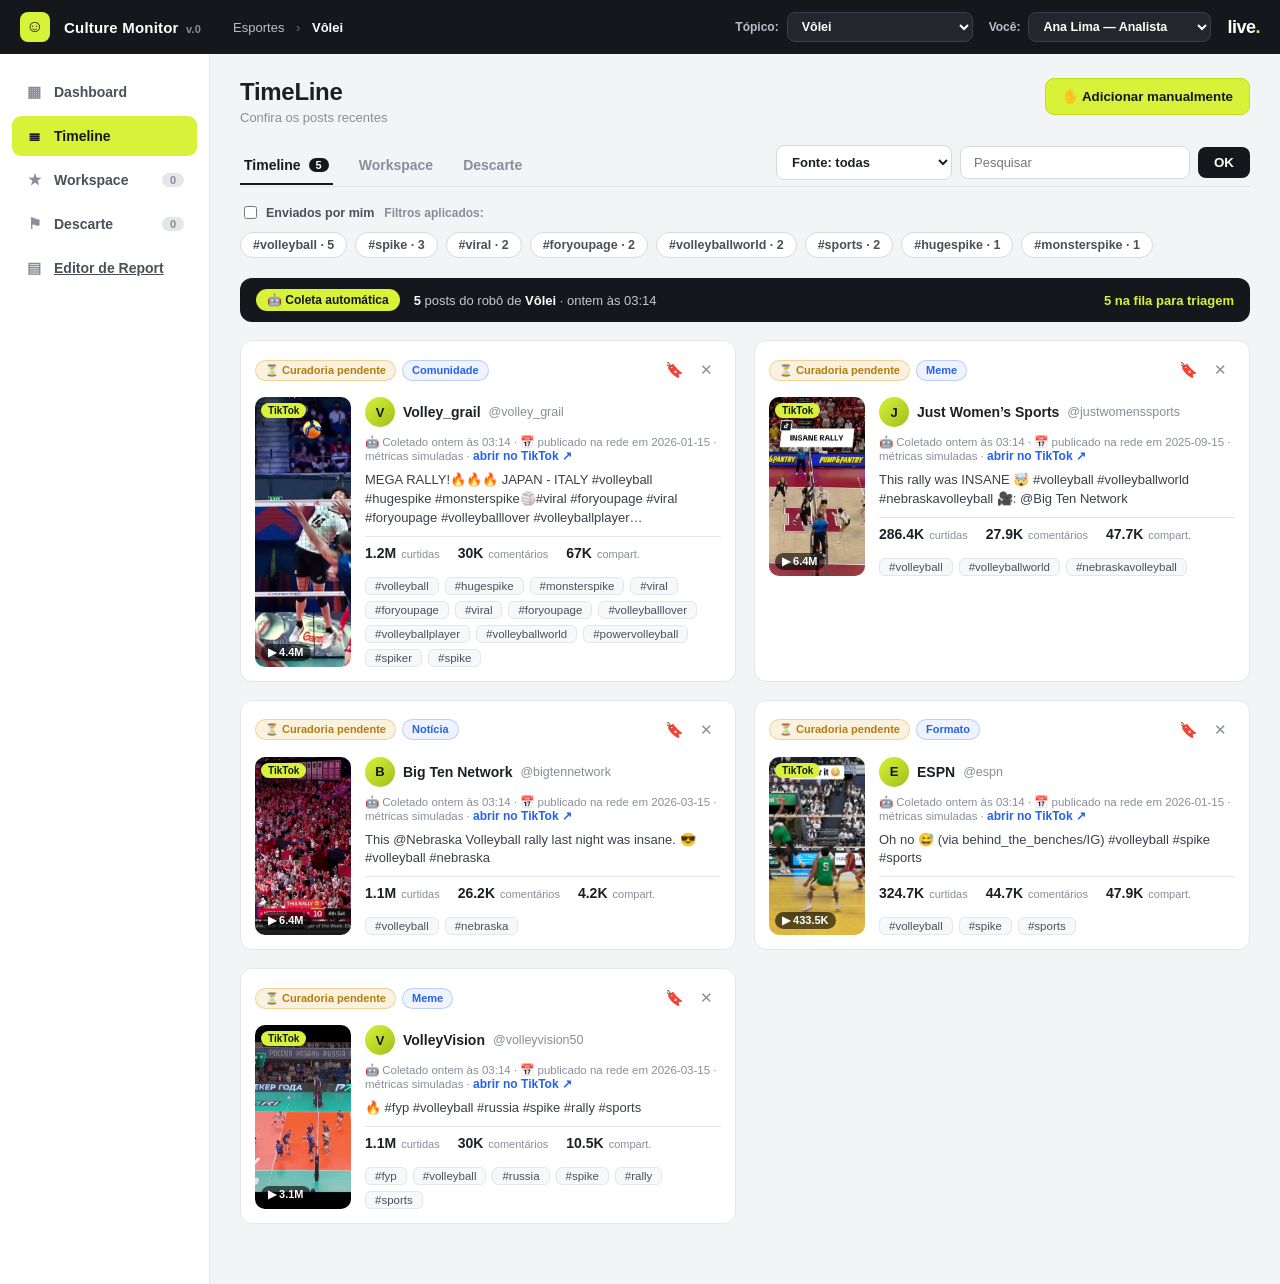
==== commit 973d3016: "feat(reports): mockup do editor de relatório (etapa pós-curadoria) Página separada (reports.html) qu" ====
--- a/index.html
+++ b/index.html
@@ -34,6 +34,7 @@
       <button class="nav is-active" data-view="timeline"><span class="i">≣</span> Timeline</button>
       <button class="nav" data-view="curados"><span class="i">★</span> Workspace <span class="navcount" id="count-curados">0</span></button>
       <button class="nav" data-view="reports"><span class="i">⚑</span> Descarte <span class="navcount" id="count-reports">0</span></button>
+      <a class="nav" href="reports.html"><span class="i">▤</span> Editor de Report</a>
     </aside>
 
     <!-- Conteúdo -->
